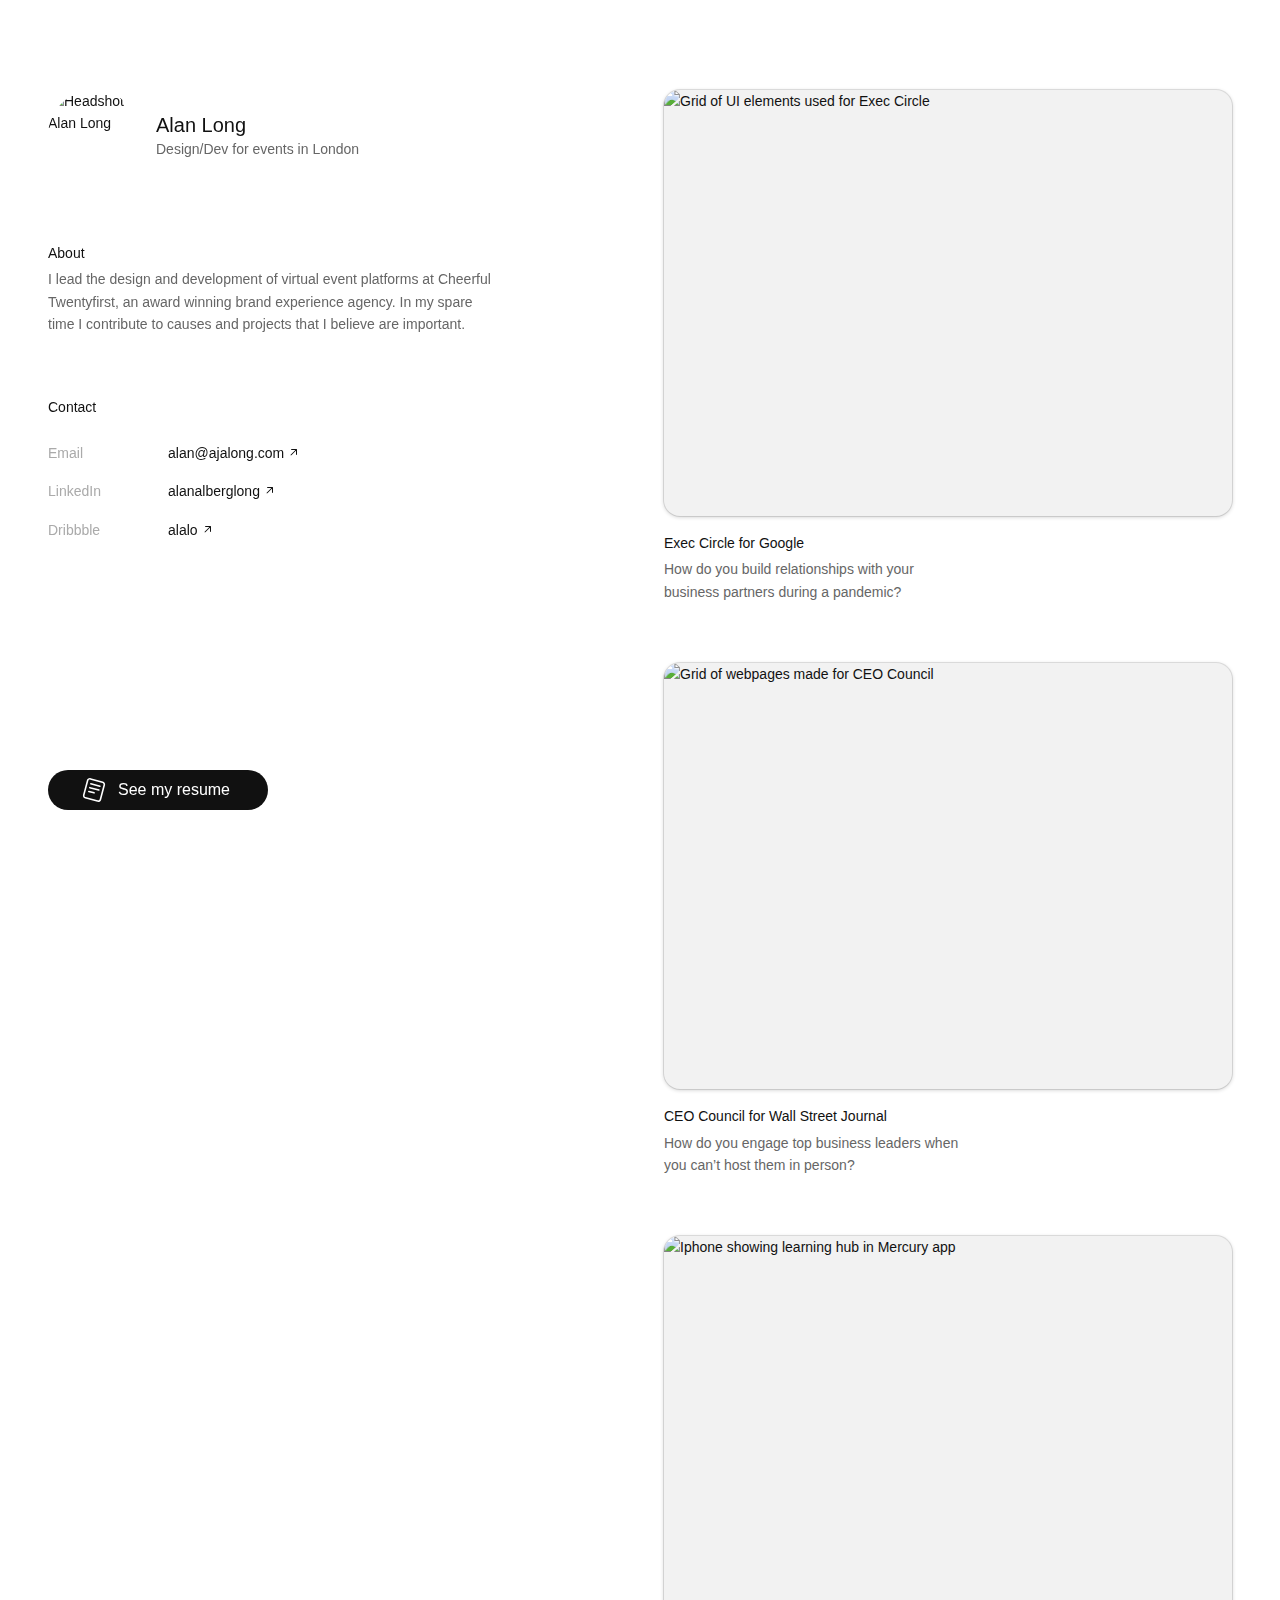
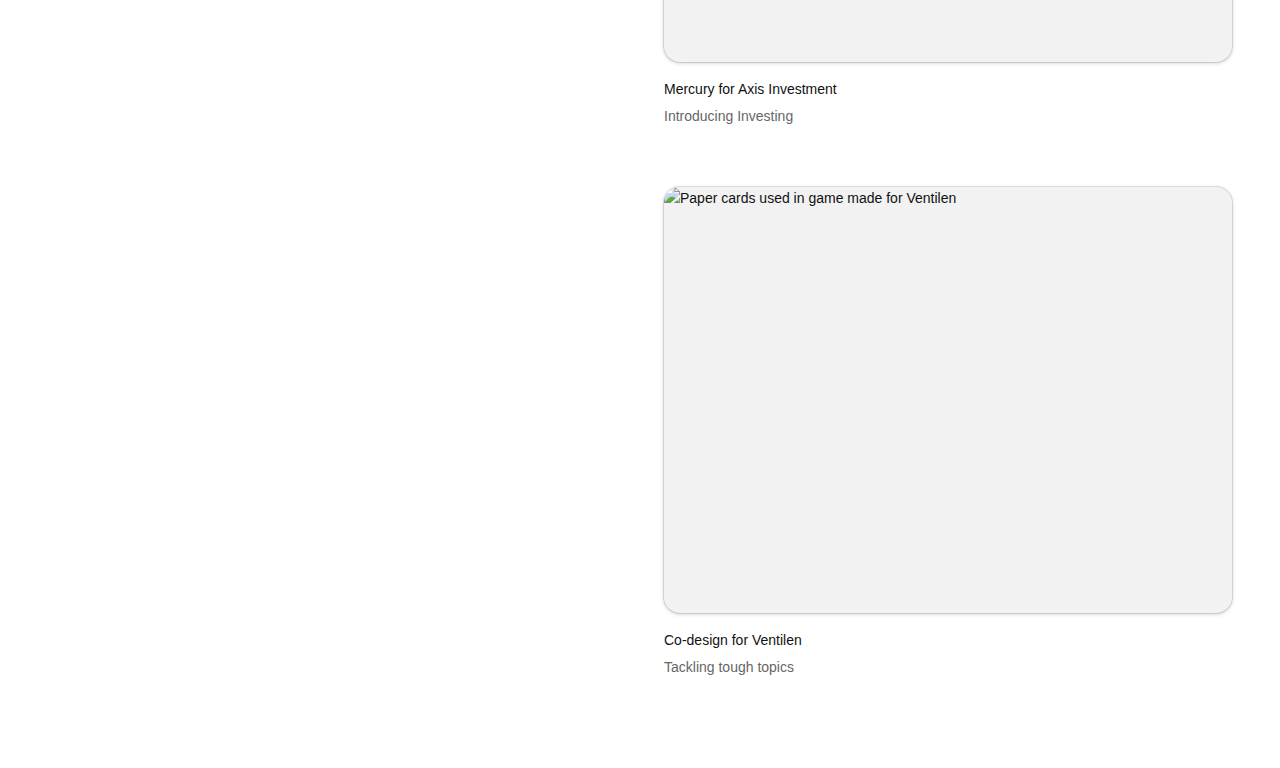
==== index.html @ 781cb21a "Improved accessibility with img alt attributes" ====
<!-- Alan Long 2021, based on https://read.cv/ -->
<!DOCTYPE html>
<html lang="en">
<head>
  <meta charset="utf-8">
  <meta name="viewport" content="width=device-width, initial-scale=1">

  <title>alanlong.design</title>
  <meta name="description" content="I'm Alan, I design and build user interfaces for virtual events at Cheerful Twentyfirst.">
  <meta name="author" content="Alan Long">

  <meta property="og:title" content="A Basic HTML5 Template">
  <meta property="og:type" content="website">
  <meta property="og:url" content="https://www.alanlong.design">
  <meta property="og:description" content="I'm Alan, I design and build user interfaces for virtual events at Cheerful Twentyfirst.">

  <link rel="stylesheet" href="main.css">
</head>

<body>
    <main>
        <div class="left">
            <div>
                <div class="profile-header">
                    <div class="profile-photo-wrap">
                        <div class="profile-photo" style="width: 92px; height: 92px; margin: 0px;">
                            <img draggable="false" alt="Headshot of Alan Long" src="https://res.cloudinary.com/read-cv/image/upload/c_fill,h_92,w_92/dpr_2.0/v1/1/profilePhotos/Gt1XFSgEswRPMBkwGHrKggr7fq73/bcc320de-bfd5-4a98-bb35-5abc5a500729-e3d7d063027d7addea62ea81ef72c7bd.jpg?_a=ATAABAA0" style="opacity: 1;">
                        </div>
                    </div>
                    <div class="profile-info">
                        <div class="display-name">
                            <h2>Alan Long</h2>
                        </div>
                        <div style="display: flex; flex-direction: row;">
                            <p>Design/Dev for events in London</p>
                        </div>
                    </div>
                </div>
                <section>
                    <h3>About</h3>
                    <div class="about">
                        <p>I lead the design and development of virtual event platforms at <a href="https://cheerfultwentyfirst.com/" target="_blank">Cheerful Twentyfirst</a>, an award winning brand experience agency. In my spare time I contribute to causes and projects that I believe are important.</p>
                    </div>
                </section>
                <section id="contact">
                    <div class="break-inside">
                        <h3>Contact</h3>
                        <div class="contact">
                            <div class="platform">
                                <span>Email</span>
                            </div>
                            <div class="platform-link">
                                <div>
                                    <a class="underline" href="mailto:alan@ajalong.com" target="_blank" rel="noopener noreferrer">alan@ajalong.com</a>
                                    <span style="white-space: nowrap;">
                                        <svg width="12" height="12" viewBox="0 0 12 12" fill="none" xmlns="http://www.w3.org/2000/svg"><path d="M3.5 3C3.22386 3 3 3.22386 3 3.5C3 3.77614 3.22386 4 3.5 4V3ZM8.5 3.5H9C9 3.22386 8.77614 3 8.5 3V3.5ZM8 8.5C8 8.77614 8.22386 9 8.5 9C8.77614 9 9 8.77614 9 8.5H8ZM2.64645 8.64645C2.45118 8.84171 2.45118 9.15829 2.64645 9.35355C2.84171 9.54882 3.15829 9.54882 3.35355 9.35355L2.64645 8.64645ZM3.5 4H8.5V3H3.5V4ZM8 3.5V8.5H9V3.5H8ZM8.14645 3.14645L2.64645 8.64645L3.35355 9.35355L8.85355 3.85355L8.14645 3.14645Z" fill="#111"></path></svg>
                                    </span>
                                </div>
                            </div>
                        </div>
                    </div>
                    <div class="contact">
                        <div class="platform">
                            <span>LinkedIn</span>
                        </div>
                        <div class="platform-link">
                            <div>
                                <a class="underline" href="https://linkedin.com/in/alanalberglong" target="_blank" rel="noopener noreferrer">alanalberglong</a>
                                <span style="white-space: nowrap;">
                                    <svg width="12" height="12" viewBox="0 0 12 12" fill="none" xmlns="http://www.w3.org/2000/svg"><path d="M3.5 3C3.22386 3 3 3.22386 3 3.5C3 3.77614 3.22386 4 3.5 4V3ZM8.5 3.5H9C9 3.22386 8.77614 3 8.5 3V3.5ZM8 8.5C8 8.77614 8.22386 9 8.5 9C8.77614 9 9 8.77614 9 8.5H8ZM2.64645 8.64645C2.45118 8.84171 2.45118 9.15829 2.64645 9.35355C2.84171 9.54882 3.15829 9.54882 3.35355 9.35355L2.64645 8.64645ZM3.5 4H8.5V3H3.5V4ZM8 3.5V8.5H9V3.5H8ZM8.14645 3.14645L2.64645 8.64645L3.35355 9.35355L8.85355 3.85355L8.14645 3.14645Z" fill="#111"></path></svg>
                                </span>
                            </div>
                        </div>
                    </div>
                    <div class="contact">
                        <div class="platform">
                            <span>Dribbble</span>
                        </div>
                        <div class="platform-link">
                            <div>
                                <a class="underline" href="https://dribbble.com/alalo" target="_blank" rel="noopener noreferrer">alalo</a>
                                <span style="white-space: nowrap;">
                                    <svg width="12" height="12" viewBox="0 0 12 12" fill="none" xmlns="http://www.w3.org/2000/svg"><path d="M3.5 3C3.22386 3 3 3.22386 3 3.5C3 3.77614 3.22386 4 3.5 4V3ZM8.5 3.5H9C9 3.22386 8.77614 3 8.5 3V3.5ZM8 8.5C8 8.77614 8.22386 9 8.5 9C8.77614 9 9 8.77614 9 8.5H8ZM2.64645 8.64645C2.45118 8.84171 2.45118 9.15829 2.64645 9.35355C2.84171 9.54882 3.15829 9.54882 3.35355 9.35355L2.64645 8.64645ZM3.5 4H8.5V3H3.5V4ZM8 3.5V8.5H9V3.5H8ZM8.14645 3.14645L2.64645 8.64645L3.35355 9.35355L8.85355 3.85355L8.14645 3.14645Z" fill="#111"></path></svg>
                                </span>
                            </div>
                        </div>
                    </div>
                </section>
            </div>
            <section class="cta">
                <a href="https://read.cv/alalo">
                    <div>
                        <svg width="92" height="92" viewBox="0 0 92 92" fill="none" xmlns="http://www.w3.org/2000/svg"><rect width="92" height="92"/><path fill-rule="evenodd" clip-rule="evenodd" d="M68.5106 24.0257L37.5511 15.7301C33.2765 14.5847 28.8827 17.1215 27.7373 21.3961L17.8864 58.1605C16.741 62.4351 19.2777 66.8289 23.5523 67.9742L54.5118 76.2698C58.7864 77.4152 63.1802 74.8784 64.3256 70.6038L74.1766 33.8394C75.3219 29.5648 72.7852 25.171 68.5106 24.0257ZM31.6073 22.433C32.18 20.2957 34.3769 19.0273 36.5142 19.6L67.4736 27.8956C69.611 28.4683 70.8793 30.6652 70.3066 32.8025L60.4556 69.5669C59.883 71.7042 57.6861 72.9726 55.5488 72.3999L24.5893 64.1043C22.452 63.5316 21.1836 61.3347 21.7563 59.1974L31.6073 22.433ZM35.857 29.7936C36.1433 28.7249 37.2417 28.0907 38.3104 28.3771L61.53 34.5987C62.5987 34.8851 63.2329 35.9835 62.9465 37.0522C62.6602 38.1208 61.5617 38.755 60.4931 38.4687L37.2735 32.247C36.2048 31.9607 35.5706 30.8622 35.857 29.7936ZM33.2646 39.4684C33.5509 38.3997 34.6494 37.7656 35.718 38.0519L58.9377 44.2736C60.0063 44.5599 60.6405 45.6584 60.3541 46.727C60.0678 47.7957 58.9694 48.4299 57.9007 48.1435L34.6811 41.9218C33.6124 41.6355 32.9782 40.5371 33.2646 39.4684ZM33.1257 47.7267C32.057 47.4404 30.9586 48.0746 30.6722 49.1432C30.3859 50.2119 31.0201 51.3103 32.0887 51.5967L45.6335 55.226C46.7022 55.5123 47.8006 54.8782 48.0869 53.8095C48.3733 52.7408 47.7391 51.6424 46.6704 51.3561L33.1257 47.7267Z" fill="#fff"/></svg>                            
                        <span>See my resume</span>
                    </div>
                </a>
            </section>
        </div>
        <div class="right">
            <a class="item" href="https://read.cv/alalo/1vN5RyDvQlVJNHaSokGH">
                <div class="thumbnail">
                    <img alt="Grid of UI elements used for Exec Circle" src="https://res.cloudinary.com/read-cv/image/upload/q_auto,c_limit,h_2048,w_2048,f_auto/v1/1/pages/Gt1XFSgEswRPMBkwGHrKggr7fq73/1vN5RyDvQlVJNHaSokGH/d62264e9-8a8f-4184-bfc6-1b923ea83cc0.png?_a=ATAABAA0" />
                </div>
                <div class="item-text">
                    <h3>Exec Circle for Google</h3>
                    <p>How do you build relationships with your business partners during a pandemic?</p>
                </div>
            </a>

            <a class="item" href="https://read.cv/alalo/1vN5RyDvQlVJNHaSokGH">
                <div class="thumbnail">
                    <img alt="Grid of webpages made for CEO Council" src="https://res.cloudinary.com/ajalong/image/upload/f_auto,q_auto,w_2048/alan.design/WSJ/wsj_screens_masonry_ylz9qg.jpg" />
                </div>
                <div class="item-text">
                    <h3>CEO Council for Wall Street Journal</h3>
                    <p>How do you engage top business leaders when you can’t host them in person?</p>
                </div>
            </a>

            <a class="item" href="https://read.cv/alalo/F7UyCaVnM8nPkTfC8nT8">
                <div class="thumbnail">
                    <img alt="Iphone showing learning hub in Mercury app" style="object-position: 50% 25%;" src="https://res.cloudinary.com/read-cv/image/upload/c_limit,h_2048,w_2048/v1/1/pages/Gt1XFSgEswRPMBkwGHrKggr7fq73/F7UyCaVnM8nPkTfC8nT8/6790a10b-eeed-4f09-b6a2-e9ab0e2026ba.jpg?_a=ATAABAA0" />
                </div>
                <div class="item-text">
                    <h3>Mercury for Axis Investment</h3>
                    <p>Introducing Investing</p>
                </div>
            </a>

            <a class="item" href="https://read.cv/alalo/juap7422GRlJRxgEUdk2">
                <div class="thumbnail">
                    <img alt="Paper cards used in game made for Ventilen" src="https://res.cloudinary.com/read-cv/image/upload/c_limit,h_2048,w_2048/v1/1/pages/Gt1XFSgEswRPMBkwGHrKggr7fq73/juap7422GRlJRxgEUdk2/fe47187c-279c-43fd-8595-b9e16947ae13.jpg?_a=ATAABAA0" />
                </div>
                <div class="item-text">
                    <h3>Co-design for Ventilen</h3>
                    <p>Tackling tough topics</p>
                </div>
            </a>
        </div>
    </main>
</body>
---- main.css ----
@charset "UTF-8";
:root {
  --type-size: 14px;
  --line-height: 1.6;
  --emoji-font: --apple-system,Segoe UI Emoji;
  --backgroundColor: #fff;
  --inputBackgroundColor: #f2f2f2;
  --primaryBorderColor: #e5e5e5;
  --secondaryBorderColor: #f2f2f2;
  --backdrop: rgb(0 0 0/0.3);
  --transparentBorder: rgb(0 0 0/0.05);
  --grey1: #111;
  --grey2: #666;
  --grey3: #aaa;
  --green: #32bd64;
  --orange: orange;
  --content-padding: 72px;
}

* {
  margin: 0;
  padding: 0;
  -webkit-box-sizing: border-box;
          box-sizing: border-box;
  list-style-type: none;
}

body {
  font-family: "Graphik",sans-serif;
  font-size: 14px;
  font-size: var(--type-size);
  line-height: 1.6;
  line-height: var(--line-height);
  color: #111;
  color: var(--grey1);
  -webkit-text-size-adjust: none;
  -moz-osx-font-smoothing: grayscale;
  padding: 0 48px;
  max-width: 1320px;
  margin: 0 auto;
}

@media screen and (max-width: 700px) {
  body {
    padding: 0 24px;
  }
}

main {
  margin: 10vh 0;
}

@media screen and (max-width: 700px) {
  main {
    margin: 48px 0 144px;
  }
}

.left {
  position: fixed;
  width: calc(50% - 48px - 24px);
  max-width: 588px;
  height: 80vh;
  display: -webkit-box;
  display: -ms-flexbox;
  display: flex;
  -webkit-box-orient: vertical;
  -webkit-box-direction: normal;
      -ms-flex-direction: column;
          flex-direction: column;
  -webkit-box-pack: justify;
      -ms-flex-pack: justify;
          justify-content: space-between;
}

@media screen and (max-width: 700px) {
  .left {
    position: static;
    width: 100%;
    height: -webkit-fit-content;
    height: -moz-fit-content;
    height: fit-content;
    margin-bottom: 60px;
  }
}

section {
  margin-top: 60px;
}

h3 {
  font-size: var(--type-size);
  margin-bottom: 4px;
  font-weight: 400;
  color: var(--grey1);
}

p {
  color: var(--grey2);
}

a {
  text-decoration: none;
  color: inherit;
}

.underline:hover {
  border-bottom: 1px solid;
}

.profile-header {
  display: -webkit-box;
  display: -ms-flexbox;
  display: flex;
  -webkit-box-orient: horizontal;
  -webkit-box-direction: normal;
      -ms-flex-direction: row;
          flex-direction: row;
  -webkit-box-align: center;
      -ms-flex-align: center;
          align-items: center;
}

.profile-header .profile-photo-wrap {
  -ms-flex-item-align: end;
      align-self: flex-end;
  margin-right: 16px;
  position: relative;
}

.profile-photo {
  position: relative;
  border-radius: 50%;
  background-color: var(--backgroundColor);
  font-family: -apple-system,BlinkMacSystemFont,sans-serif;
}

.profile-photo img {
  position: absolute;
  width: 100%;
  height: 100%;
  -o-object-fit: cover;
     object-fit: cover;
  border-radius: 50%;
}

.profile-info {
  -webkit-box-flex: 1;
      -ms-flex: 1 1;
          flex: 1 1;
  display: -ms-grid;
  display: grid;
}

.profile-info .display-name {
  display: -webkit-box;
  display: -ms-flexbox;
  display: flex;
  -webkit-box-orient: horizontal;
  -webkit-box-direction: normal;
      -ms-flex-direction: row;
          flex-direction: row;
  -webkit-box-align: center;
      -ms-flex-align: center;
          align-items: center;
}

.profile-info h2 {
  font-size: 20px;
  font-weight: 400;
  line-height: 1.3;
}

.profile-info p {
  color: var(--grey2);
}

.about {
  max-width: 444px;
}

.contact {
  display: -webkit-box;
  display: -ms-flexbox;
  display: flex;
  margin: 16px 0;
}

h3 + .contact {
  margin-top: 24px;
}

.platform {
  color: var(--grey3);
  margin-right: 36px;
  white-space: nowrap;
  position: relative;
  text-align: right;
  -webkit-font-feature-settings: "tnum";
          font-feature-settings: "tnum";
  font-variant-numeric: tabular-nums;
}

.platform::after {
  content: "0000 — 0000";
  visibility: hidden;
}

.platform svg {
  margin-left: 2px;
}

.platform span {
  position: absolute;
}

.cta a {
  display: block;
  font-size: 1.14286em;
  font-weight: 500;
  background-color: var(--grey1);
  color: var(--backgroundColor);
  height: 40px;
  line-height: 40px;
  border: none;
  outline: none;
  width: 220px;
  border-radius: 20px;
  margin-right: 12px;
  cursor: pointer;
  pointer-events: all;
}

.cta div {
  display: -webkit-box;
  display: -ms-flexbox;
  display: flex;
  -webkit-box-align: center;
      -ms-flex-align: center;
          align-items: center;
  width: -webkit-fit-content;
  width: -moz-fit-content;
  width: fit-content;
  margin: 0 auto;
}

.cta svg {
  height: 36px;
  width: auto;
  margin-right: 6px;
}

.cta span {
  margin-right: 10px;
}

@media screen and (max-width: 700px) {
  .cta {
    position: fixed;
    bottom: 0px;
    left: 0;
    width: 100%;
    padding: 18px 24px;
    z-index: 10;
    background-color: rgba(255, 255, 255, 0.8);
    -webkit-backdrop-filter: blur(10px);
            backdrop-filter: blur(10px);
    border-top: 1px solid var(--primaryBorderColor);
  }
  .cta a {
    width: 100%;
  }
}

.right {
  position: relative;
  left: calc(50% + 24px);
  width: calc(50% - 24px);
  display: -webkit-box;
  display: -ms-flexbox;
  display: flex;
  -webkit-box-orient: vertical;
  -webkit-box-direction: normal;
      -ms-flex-direction: column;
          flex-direction: column;
  gap: 60px;
}

@media screen and (max-width: 700px) {
  .right {
    position: static;
    width: 100%;
  }
}

.item {
  width: 100%;
}

.item h3 {
  margin-bottom: 3px;
  width: -webkit-fit-content;
  width: -moz-fit-content;
  width: fit-content;
  border-bottom: 1px solid var(--backgroundColor);
}

.item:hover h3 {
  border-bottom: 1px solid var(--grey1);
}

.item:hover .thumbnail {
  -webkit-box-shadow: 0 0 0 1px rgba(0, 0, 0, 0.1), 0 5px 10px rgba(0, 0, 0, 0.1);
          box-shadow: 0 0 0 1px rgba(0, 0, 0, 0.1), 0 5px 10px rgba(0, 0, 0, 0.1);
  -webkit-transform: translate3d(0px, -1px, 0px);
          transform: translate3d(0px, -1px, 0px);
}

.thumbnail {
  background-color: var(--secondaryBorderColor);
  width: 100%;
  height: 0;
  padding-top: 75%;
  border-radius: 16px;
  -webkit-box-shadow: 0 0 0 1px rgba(0, 0, 0, 0.1), 0 1px 4px rgba(0, 0, 0, 0.2);
          box-shadow: 0 0 0 1px rgba(0, 0, 0, 0.1), 0 1px 4px rgba(0, 0, 0, 0.2);
  -webkit-transition: all 0.2s ease-out 0s;
  transition: all 0.2s ease-out 0s;
  position: relative;
  overflow: hidden;
}

.thumbnail img {
  position: absolute;
  top: 0;
  width: 100%;
  height: 100%;
  -o-object-fit: cover;
     object-fit: cover;
}

.item-text {
  margin-top: 16px;
  max-width: 300px;
}
/*# sourceMappingURL=main.css.map */
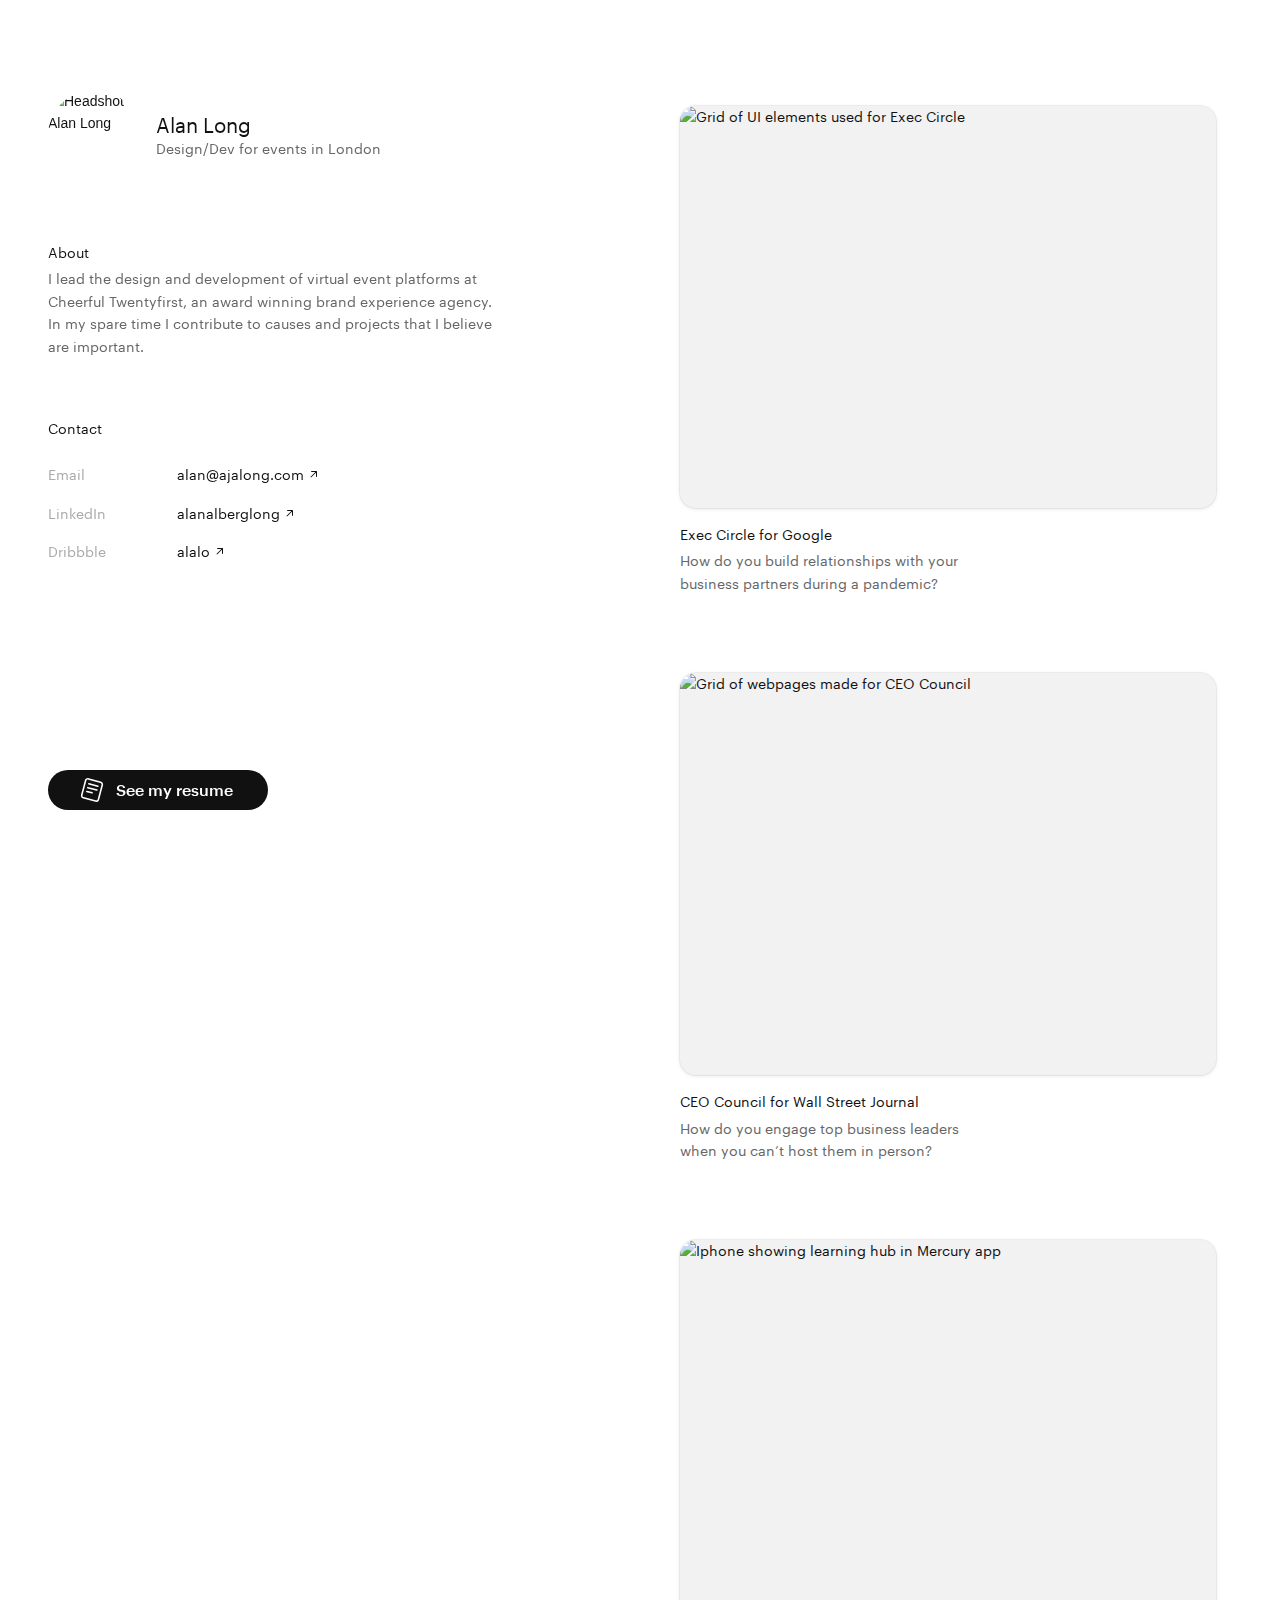
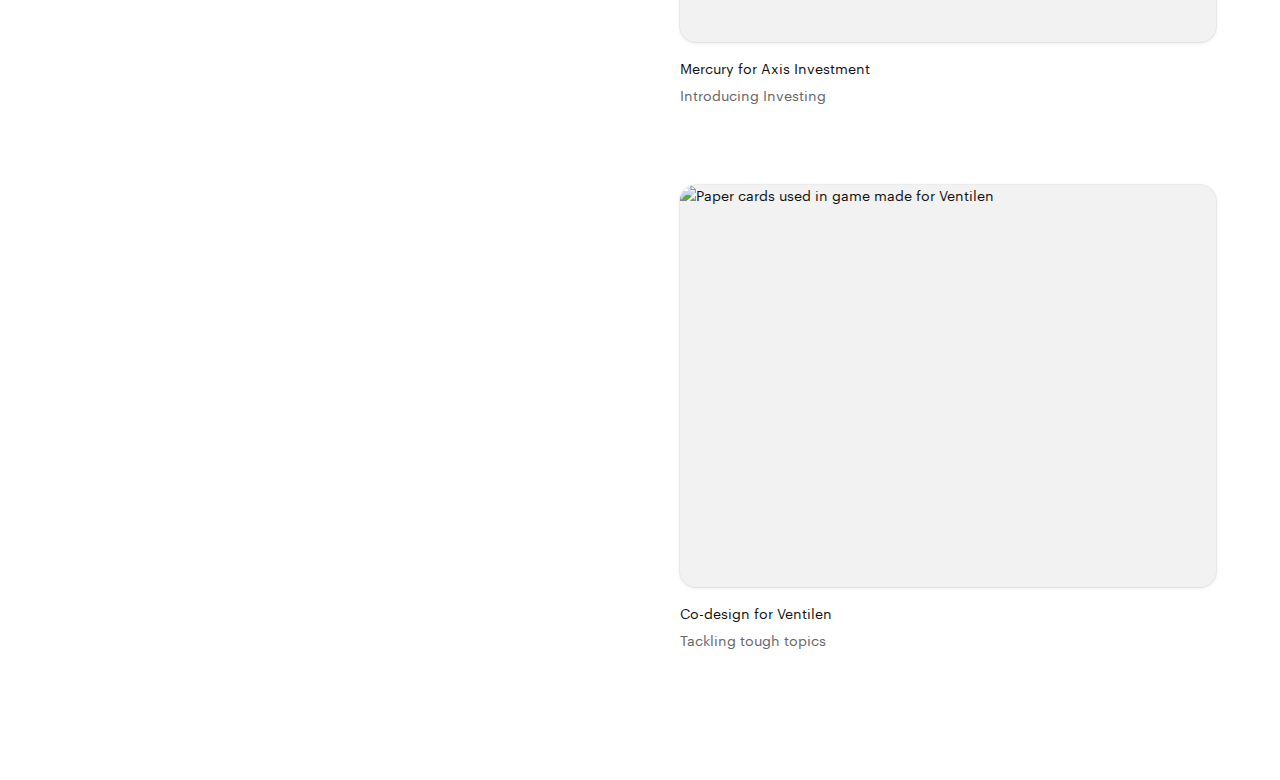
==== commit f04be373: "Added Google Analytics and more hove states" ====
--- a/index.html
+++ b/index.html
@@ -6,15 +6,31 @@
   <meta name="viewport" content="width=device-width, initial-scale=1">
 
   <title>alanlong.design</title>
-  <meta name="description" content="I'm Alan, I design and build user interfaces for virtual events at Cheerful Twentyfirst.">
+  <meta name="description" content="I lead the design and development of virtual event platforms at Cheerful Twentyfirst.">
   <meta name="author" content="Alan Long">
 
-  <meta property="og:title" content="A Basic HTML5 Template">
+  <link rel="apple-touch-icon" sizes="180x180" href="/apple-touch-icon.png">
+  <link rel="icon" type="image/png" sizes="32x32" href="/favicon-32x32.png">
+  <link rel="icon" type="image/png" sizes="16x16" href="/favicon-16x16.png">
+  <link rel="manifest" href="/site.webmanifest">
+  <link rel="mask-icon" href="/safari-pinned-tab.svg" color="#222222">
+  <meta name="msapplication-TileColor" content="#222222">
+  <meta name="theme-color" content="#222222">
+
+  <meta property="og:title" content="Alan Long">
   <meta property="og:type" content="website">
-  <meta property="og:url" content="https://www.alanlong.design">
-  <meta property="og:description" content="I'm Alan, I design and build user interfaces for virtual events at Cheerful Twentyfirst.">
+  <meta property="og:url" content="https://alanlong.design">
+  <meta property="og:description" content="I lead the design and development of virtual event platforms at Cheerful Twentyfirst.">
 
   <link rel="stylesheet" href="main.css">
+  <!-- Global site tag (gtag.js) - Google Analytics -->
+  <script async src="https://www.googletagmanager.com/gtag/js?id=G-FZ16NQ0W3Y"></script>
+  <script>
+  window.dataLayer = window.dataLayer || [];
+  function gtag(){dataLayer.push(arguments);}
+  gtag('js', new Date());
+  gtag('config', 'G-FZ16NQ0W3Y');
+  </script>
 </head>
 
 <body>
--- a/main.css
+++ b/main.css
@@ -1,4 +1,20 @@
 @charset "UTF-8";
+@font-face {
+  font-family: "Graphik";
+  src: url(Graphik-Regular-Cy-Gr-Web.89bcdd78.woff2) format("woff2"), url(Graphik-Regular-Cy-Gr-Web.90e3efff.woff) format("woff");
+  font-weight: 400;
+  font-style: normal;
+  font-stretch: normal;
+}
+
+@font-face {
+  font-family: "Graphik";
+  src: url(Graphik-Medium-Cy-Gr-Web.8eb7d651.woff2) format("woff2"), url(Graphik-Medium-Cy-Gr-Web.4600902d.woff) format("woff");
+  font-weight: 500;
+  font-style: normal;
+  font-stretch: normal;
+}
+
 :root {
   --type-size: 14px;
   --line-height: 1.6;
@@ -40,7 +56,7 @@
   margin: 0 auto;
 }
 
-@media screen and (max-width: 700px) {
+@media screen and (max-width: 800px) {
   body {
     padding: 0 24px;
   }
@@ -50,7 +66,7 @@
   margin: 10vh 0;
 }
 
-@media screen and (max-width: 700px) {
+@media screen and (max-width: 800px) {
   main {
     margin: 48px 0 144px;
   }
@@ -73,7 +89,7 @@
           justify-content: space-between;
 }
 
-@media screen and (max-width: 700px) {
+@media screen and (max-width: 800px) {
   .left {
     position: static;
     width: 100%;
@@ -254,7 +270,7 @@
   margin-right: 10px;
 }
 
-@media screen and (max-width: 700px) {
+@media screen and (max-width: 800px) {
   .cta {
     position: fixed;
     bottom: 0px;
@@ -283,10 +299,10 @@
   -webkit-box-direction: normal;
       -ms-flex-direction: column;
           flex-direction: column;
-  gap: 60px;
-}
-
-@media screen and (max-width: 700px) {
+  gap: 24px;
+}
+
+@media screen and (max-width: 800px) {
   .right {
     position: static;
     width: 100%;
@@ -295,6 +311,10 @@
 
 .item {
   width: 100%;
+  padding: 16px 16px 38px;
+  border-radius: 28px;
+  -webkit-transition: all 0.2s ease-out 0s;
+  transition: all 0.2s ease-out 0s;
 }
 
 .item h3 {
@@ -305,15 +325,22 @@
   border-bottom: 1px solid var(--backgroundColor);
 }
 
+.item:hover {
+  -webkit-box-shadow: rgba(50, 50, 93, 0.25) 0px 50px 100px -20px, rgba(0, 0, 0, 0.3) 0px 30px 60px -30px;
+          box-shadow: rgba(50, 50, 93, 0.25) 0px 50px 100px -20px, rgba(0, 0, 0, 0.3) 0px 30px 60px -30px;
+  -webkit-transform: translate3d(0px, -2px, 0px);
+          transform: translate3d(0px, -2px, 0px);
+}
+
 .item:hover h3 {
   border-bottom: 1px solid var(--grey1);
 }
 
 .item:hover .thumbnail {
-  -webkit-box-shadow: 0 0 0 1px rgba(0, 0, 0, 0.1), 0 5px 10px rgba(0, 0, 0, 0.1);
-          box-shadow: 0 0 0 1px rgba(0, 0, 0, 0.1), 0 5px 10px rgba(0, 0, 0, 0.1);
-  -webkit-transform: translate3d(0px, -1px, 0px);
-          transform: translate3d(0px, -1px, 0px);
+  -webkit-box-shadow: none;
+          box-shadow: none;
+  -webkit-transform: translate3d(0px, 1px, 0px);
+          transform: translate3d(0px, 1px, 0px);
 }
 
 .thumbnail {
@@ -322,8 +349,8 @@
   height: 0;
   padding-top: 75%;
   border-radius: 16px;
-  -webkit-box-shadow: 0 0 0 1px rgba(0, 0, 0, 0.1), 0 1px 4px rgba(0, 0, 0, 0.2);
-          box-shadow: 0 0 0 1px rgba(0, 0, 0, 0.1), 0 1px 4px rgba(0, 0, 0, 0.2);
+  -webkit-box-shadow: 0 0 0 1px rgba(0, 0, 0, 0.05), 0 1px 4px rgba(0, 0, 0, 0.1);
+          box-shadow: 0 0 0 1px rgba(0, 0, 0, 0.05), 0 1px 4px rgba(0, 0, 0, 0.1);
   -webkit-transition: all 0.2s ease-out 0s;
   transition: all 0.2s ease-out 0s;
   position: relative;
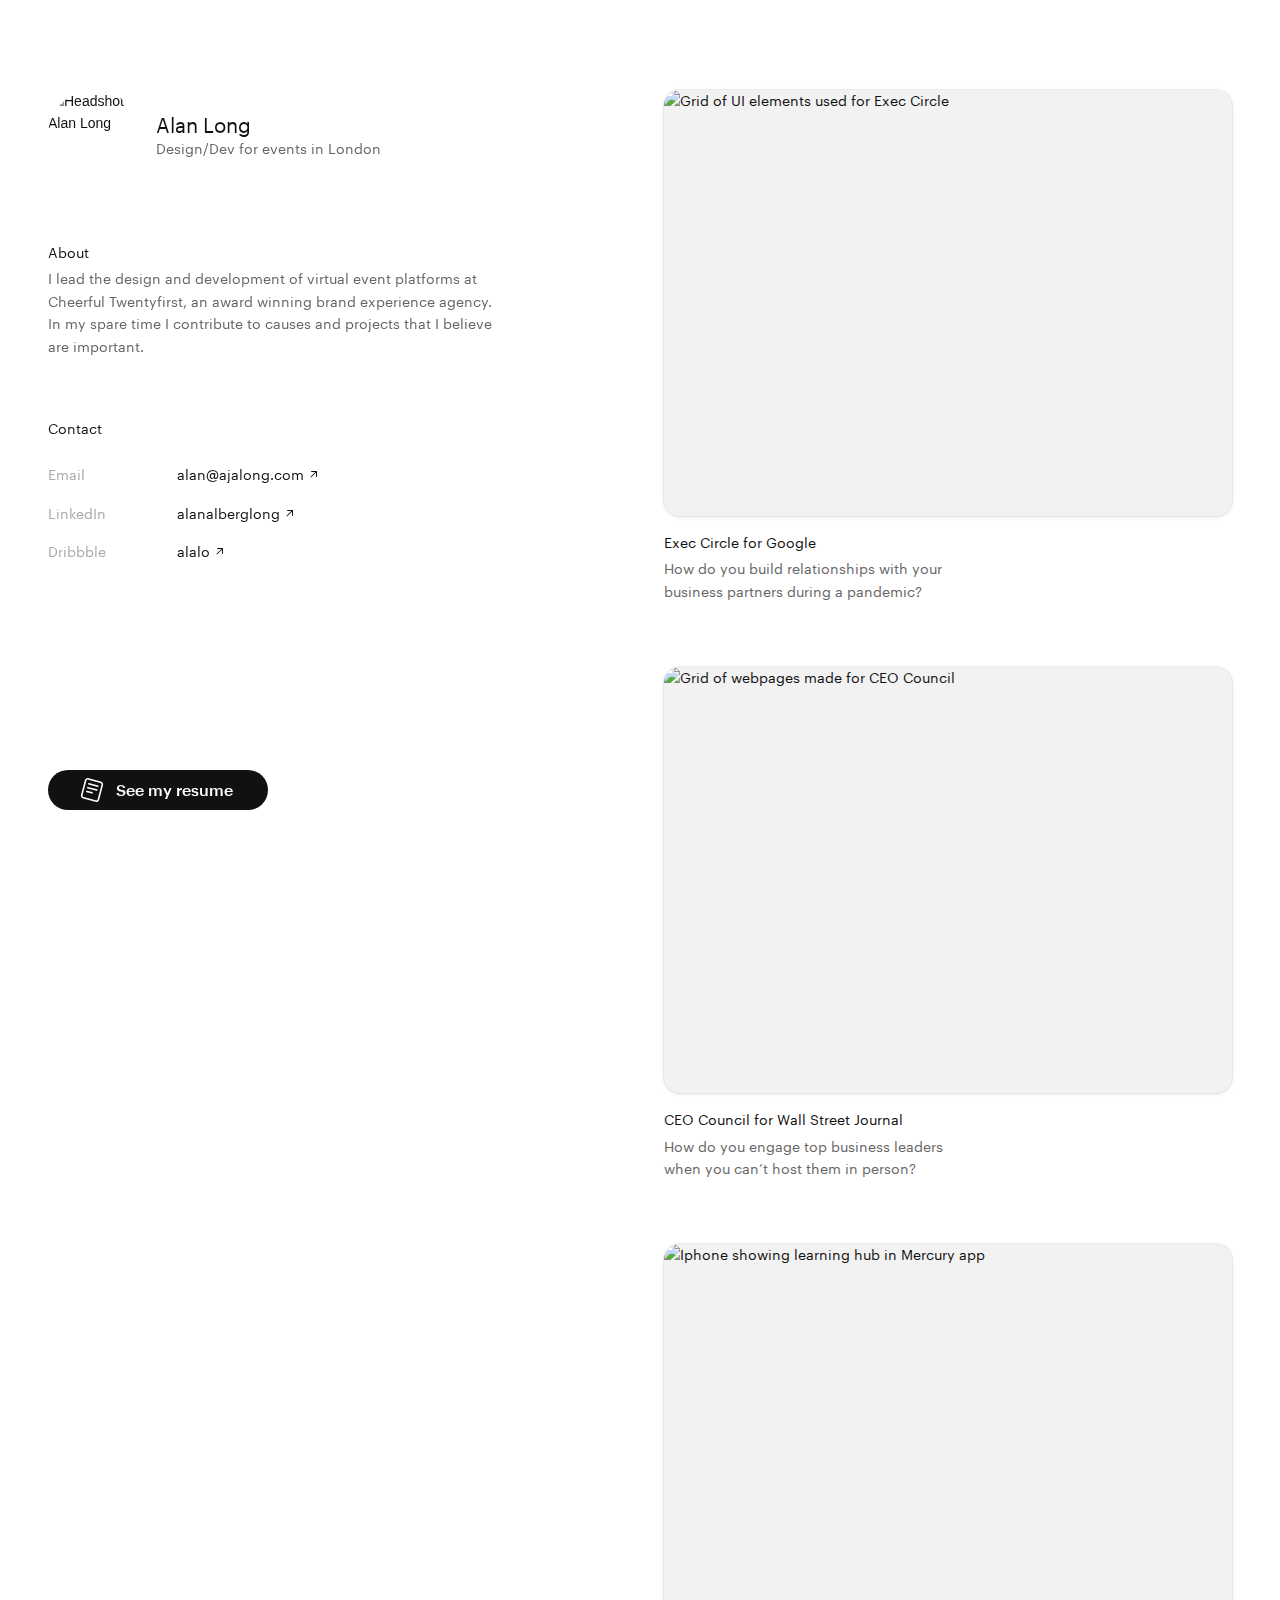
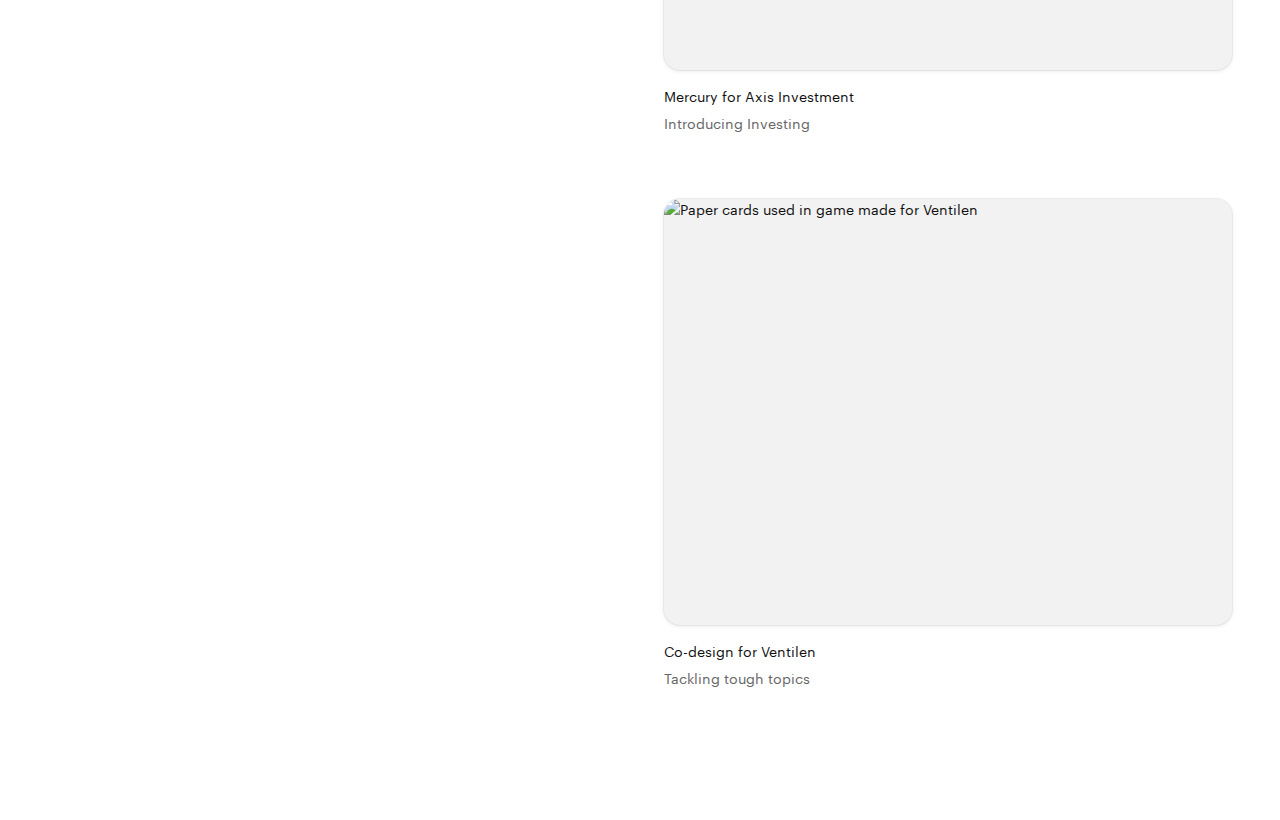
==== commit e23a5123: "Fixed an incorrect link" ====
--- a/index.html
+++ b/index.html
@@ -123,7 +123,7 @@
                 </div>
             </a>
 
-            <a class="item" href="https://read.cv/alalo/1vN5RyDvQlVJNHaSokGH">
+            <a class="item" href="https://read.cv/alalo/tMWqNJgS4YtMA5E5UXgg">
                 <div class="thumbnail">
                     <img alt="Grid of webpages made for CEO Council" src="https://res.cloudinary.com/ajalong/image/upload/f_auto,q_auto,w_2048/alan.design/WSJ/wsj_screens_masonry_ylz9qg.jpg" />
                 </div>
--- a/main.css
+++ b/main.css
@@ -290,8 +290,9 @@
 
 .right {
   position: relative;
-  left: calc(50% + 24px);
-  width: calc(50% - 24px);
+  top: -16px;
+  left: calc(50% + 8px);
+  width: calc(50% + 8px);
   display: -webkit-box;
   display: -ms-flexbox;
   display: flex;
@@ -304,14 +305,15 @@
 
 @media screen and (max-width: 800px) {
   .right {
-    position: static;
-    width: 100%;
+    position: relative;
+    width: calc(100% + 32px);
+    left: -16px;
   }
 }
 
 .item {
   width: 100%;
-  padding: 16px 16px 38px;
+  padding: 16px 16px 24px;
   border-radius: 28px;
   -webkit-transition: all 0.2s ease-out 0s;
   transition: all 0.2s ease-out 0s;
@@ -325,22 +327,20 @@
   border-bottom: 1px solid var(--backgroundColor);
 }
 
-.item:hover {
-  -webkit-box-shadow: rgba(50, 50, 93, 0.25) 0px 50px 100px -20px, rgba(0, 0, 0, 0.3) 0px 30px 60px -30px;
-          box-shadow: rgba(50, 50, 93, 0.25) 0px 50px 100px -20px, rgba(0, 0, 0, 0.3) 0px 30px 60px -30px;
+.item:hover, .item:focus {
+  -webkit-box-shadow: rgba(0, 0, 0, 0.08) 0px 2px 24px 0px, rgba(0, 0, 0, 0.05) 0px 0px 0px 1px;
+          box-shadow: rgba(0, 0, 0, 0.08) 0px 2px 24px 0px, rgba(0, 0, 0, 0.05) 0px 0px 0px 1px;
   -webkit-transform: translate3d(0px, -2px, 0px);
           transform: translate3d(0px, -2px, 0px);
-}
-
-.item:hover h3 {
-  border-bottom: 1px solid var(--grey1);
-}
-
-.item:hover .thumbnail {
+  border-radius: 0px;
+}
+
+.item:hover .thumbnail, .item:focus .thumbnail {
   -webkit-box-shadow: none;
           box-shadow: none;
-  -webkit-transform: translate3d(0px, 1px, 0px);
-          transform: translate3d(0px, 1px, 0px);
+  -webkit-transform: translate3d(0px, 2px, 0px);
+          transform: translate3d(0px, 2px, 0px);
+  border-radius: 0;
 }
 
 .thumbnail {
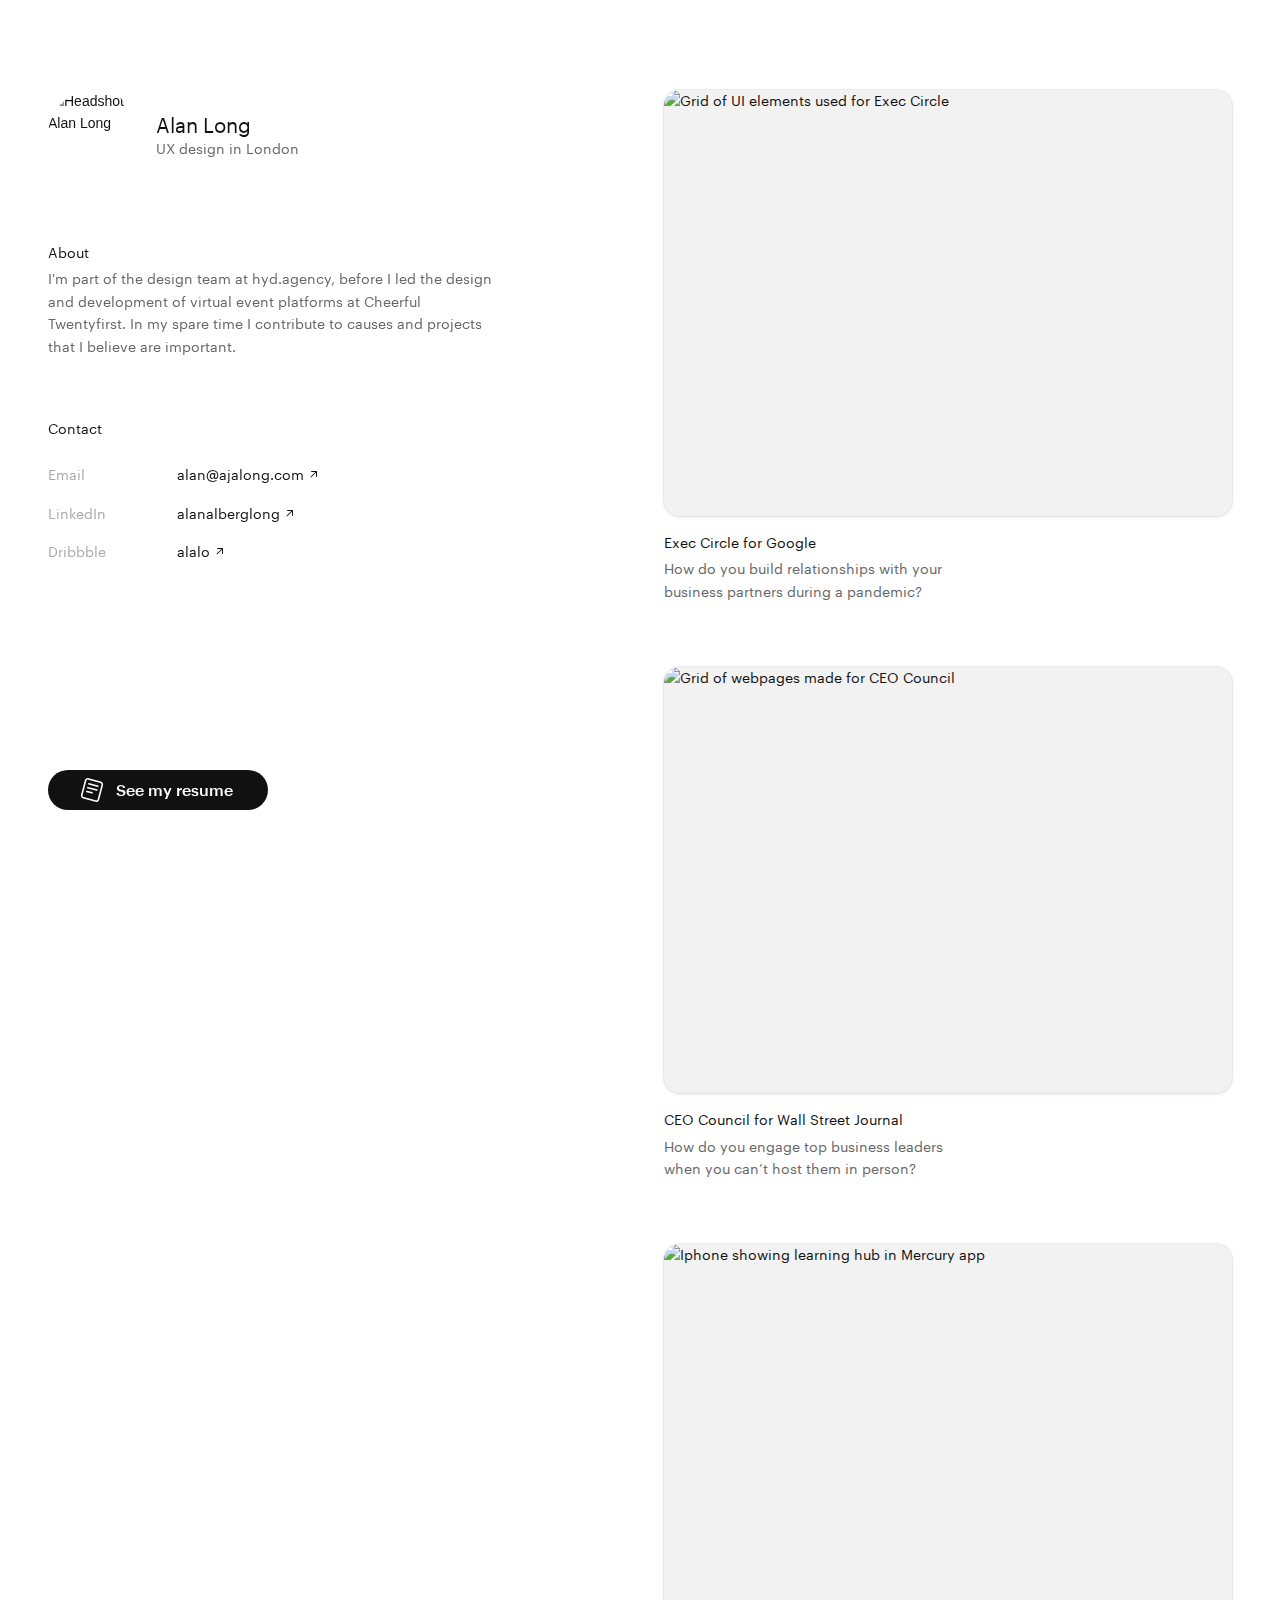
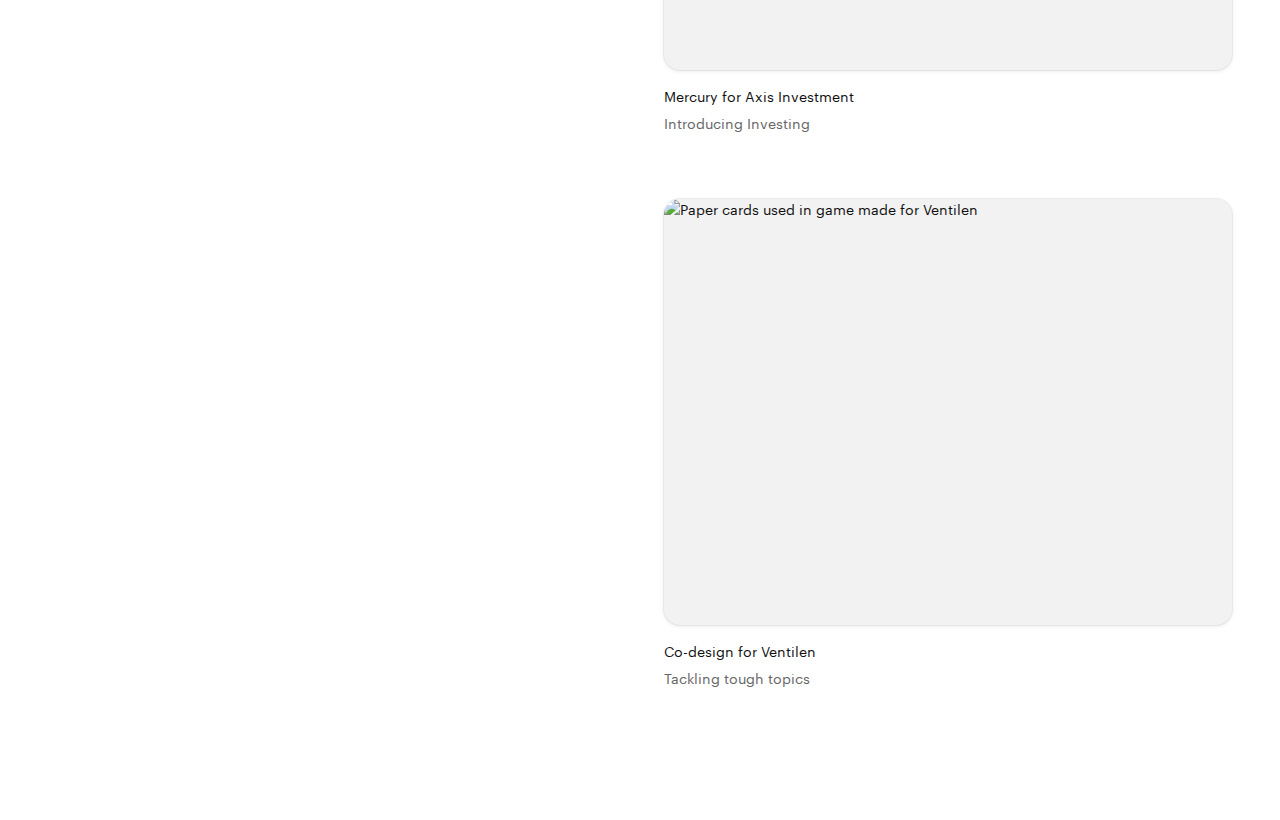
==== commit 961b8906: "Updated to reflect job change." ====
--- a/index.html
+++ b/index.html
@@ -6,7 +6,7 @@
   <meta name="viewport" content="width=device-width, initial-scale=1">
 
   <title>alanlong.design</title>
-  <meta name="description" content="I lead the design and development of virtual event platforms at Cheerful Twentyfirst.">
+  <meta name="description" content="I'm part of the design team at hyd.agency, before I led the design and development of virtual event platforms at Cheerful Twentyfirst.">
   <meta name="author" content="Alan Long">
 
   <link rel="apple-touch-icon" sizes="180x180" href="/apple-touch-icon.png">
@@ -20,7 +20,7 @@
   <meta property="og:title" content="Alan Long">
   <meta property="og:type" content="website">
   <meta property="og:url" content="https://alanlong.design">
-  <meta property="og:description" content="I lead the design and development of virtual event platforms at Cheerful Twentyfirst.">
+  <meta property="og:description" content="I'm part of the design team at hyd.agency, before I led the design and development of virtual event platforms at Cheerful Twentyfirst.">
 
   <link rel="stylesheet" href="main.css">
   <!-- Global site tag (gtag.js) - Google Analytics -->
@@ -48,14 +48,14 @@
                             <h2>Alan Long</h2>
                         </div>
                         <div style="display: flex; flex-direction: row;">
-                            <p>Design/Dev for events in London</p>
+                            <p>UX design in London</p>
                         </div>
                     </div>
                 </div>
                 <section>
                     <h3>About</h3>
                     <div class="about">
-                        <p>I lead the design and development of virtual event platforms at <a href="https://cheerfultwentyfirst.com/" target="_blank">Cheerful Twentyfirst</a>, an award winning brand experience agency. In my spare time I contribute to causes and projects that I believe are important.</p>
+                        <p>I'm part of the design team at <a href="https://hyd.agency/" target="_blank">hyd.agency</a>, before I led the design and development of virtual event platforms at <a href="https://cheerfultwentyfirst.com/" target="_blank">Cheerful Twentyfirst</a>. In my spare time I contribute to causes and projects that I believe are important.</p>
                     </div>
                 </section>
                 <section id="contact">
@@ -113,7 +113,7 @@
             </section>
         </div>
         <div class="right">
-            <a class="item" href="https://read.cv/alalo/1vN5RyDvQlVJNHaSokGH">
+            <a class="item" href="/project/googleexeccircle">
                 <div class="thumbnail">
                     <img alt="Grid of UI elements used for Exec Circle" src="https://res.cloudinary.com/read-cv/image/upload/q_auto,c_limit,h_2048,w_2048,f_auto/v1/1/pages/Gt1XFSgEswRPMBkwGHrKggr7fq73/1vN5RyDvQlVJNHaSokGH/d62264e9-8a8f-4184-bfc6-1b923ea83cc0.png?_a=ATAABAA0" />
                 </div>
@@ -123,7 +123,7 @@
                 </div>
             </a>
 
-            <a class="item" href="https://read.cv/alalo/tMWqNJgS4YtMA5E5UXgg">
+            <a class="item" href="/project/wsjceocouncil">
                 <div class="thumbnail">
                     <img alt="Grid of webpages made for CEO Council" src="https://res.cloudinary.com/ajalong/image/upload/f_auto,q_auto,w_2048/alan.design/WSJ/wsj_screens_masonry_ylz9qg.jpg" />
                 </div>
@@ -133,7 +133,7 @@
                 </div>
             </a>
 
-            <a class="item" href="https://read.cv/alalo/F7UyCaVnM8nPkTfC8nT8">
+            <a class="item" href="/project/mercury">
                 <div class="thumbnail">
                     <img alt="Iphone showing learning hub in Mercury app" style="object-position: 50% 25%;" src="https://res.cloudinary.com/read-cv/image/upload/c_limit,h_2048,w_2048/v1/1/pages/Gt1XFSgEswRPMBkwGHrKggr7fq73/F7UyCaVnM8nPkTfC8nT8/6790a10b-eeed-4f09-b6a2-e9ab0e2026ba.jpg?_a=ATAABAA0" />
                 </div>
@@ -154,4 +154,4 @@
             </a>
         </div>
     </main>
-</body>+</body>
